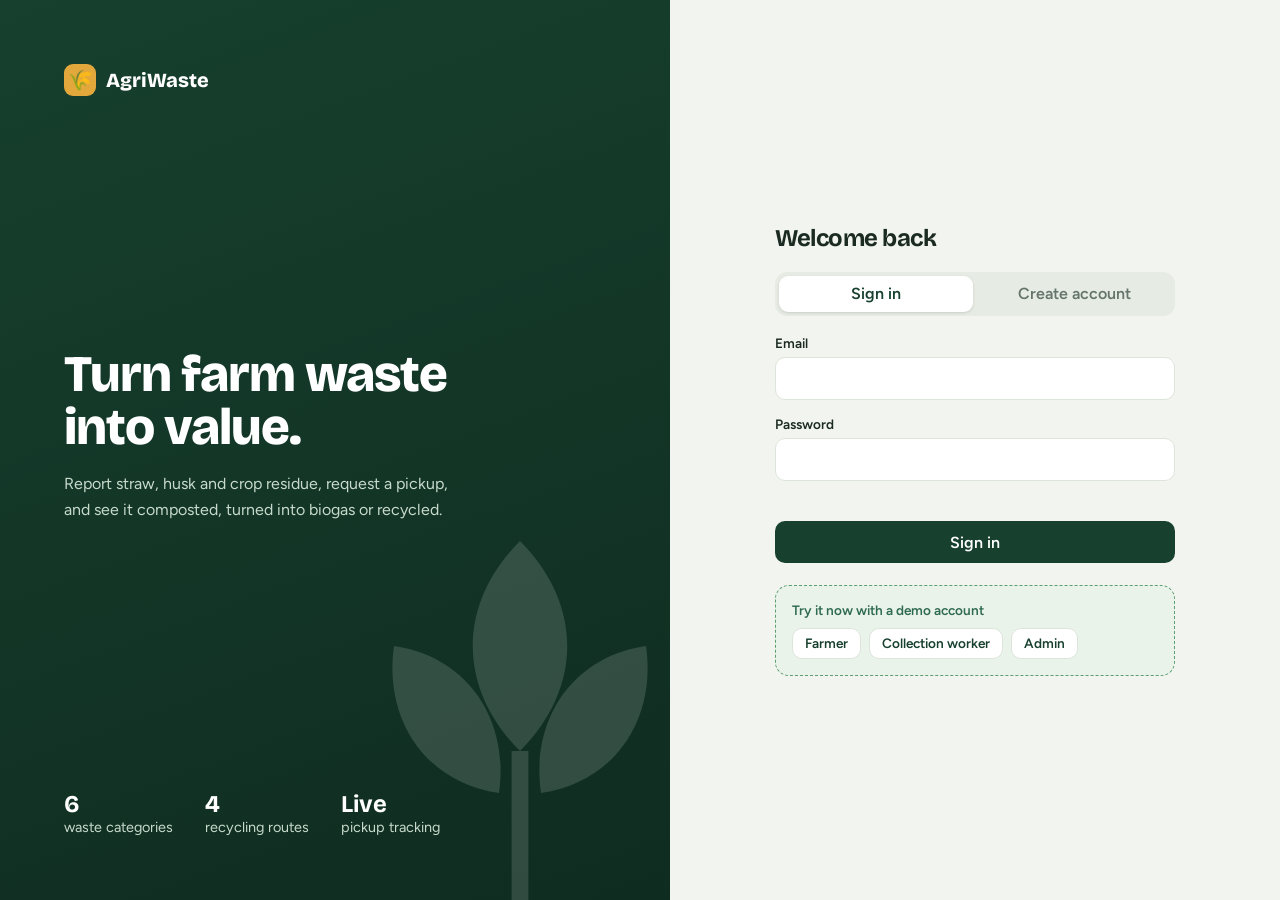
==== public/index.html @ 788e0e00 "Rename index.html to public/index.html" ====
<!DOCTYPE html>
<html lang="en"><head>
<meta charset="utf-8"><meta name="viewport" content="width=device-width,initial-scale=1">
<title>AgriWaste · Smart Agriculture Waste Management</title>
<link rel="preconnect" href="https://fonts.googleapis.com">
<link href="https://fonts.googleapis.com/css2?family=Bricolage+Grotesque:opsz,wght@12..96,600;12..96,800&family=Figtree:wght@400;500;600&display=swap" rel="stylesheet">
<style>
:root{--forest:#17402E;--moss:#2F6B4F;--leaf:#5E9E6E;--wheat:#E3A83B;--paper:#F2F5EF;--card:#fff;--ink:#1B2A22;--mute:#66756C;--line:#DDE5DB;--bad:#B3402F;
--r:14px;font-family:Figtree,system-ui,sans-serif;color:var(--ink)}
*{box-sizing:border-box}body{margin:0;background:var(--paper);min-height:100vh}
h1,h2,h3{font-family:'Bricolage Grotesque',sans-serif;margin:0;letter-spacing:-.02em}
button,input,select,textarea{font:inherit}
:focus-visible{outline:3px solid var(--wheat);outline-offset:2px}
.btn{border:0;border-radius:10px;padding:.7rem 1.1rem;font-weight:600;cursor:pointer;background:var(--forest);color:#fff;transition:background .15s}
.btn:hover{background:var(--moss)}.btn.alt{background:#fff;color:var(--forest);border:1px solid var(--line)}.btn.alt:hover{background:var(--paper)}
.btn.sm{padding:.4rem .75rem;font-size:.85rem}.btn.wheat{background:var(--wheat);color:#2a1d00}
label{display:block;font-size:.85rem;font-weight:600;margin:0 0 .35rem}
input,select,textarea{width:100%;padding:.7rem .85rem;border:1px solid var(--line);border-radius:10px;background:#fff}
.field{margin-bottom:1rem}.row{display:grid;grid-template-columns:1fr 1fr;gap:1rem}
.hide{display:none!important}
/* auth */
#auth{display:grid;grid-template-columns:1.1fr 1fr;min-height:100vh}
.hero{background:linear-gradient(160deg,var(--forest),#0F2C20);color:#fff;padding:4rem;display:flex;flex-direction:column;justify-content:space-between;position:relative;overflow:hidden}
.hero svg{position:absolute;right:-60px;bottom:-40px;width:420px;opacity:.14}
.hero h1{font-size:clamp(2.2rem,4vw,3.4rem);line-height:1.05;max-width:12ch;font-weight:800}
.hero p{max-width:40ch;color:#C7DACB;line-height:1.6}
.logo{display:flex;gap:.6rem;align-items:center;font-family:'Bricolage Grotesque';font-weight:800;font-size:1.25rem}
.logo i{width:32px;height:32px;border-radius:9px;background:var(--wheat);display:grid;place-items:center;font-style:normal}
.stats-strip{display:flex;gap:2rem;font-size:.9rem;color:#C7DACB}.stats-strip b{display:block;color:#fff;font-size:1.5rem;font-family:'Bricolage Grotesque'}
.formwrap{display:grid;place-items:center;padding:2rem}.formbox{width:100%;max-width:400px}
.tabs{display:flex;gap:.25rem;background:#E6ECE3;padding:.25rem;border-radius:12px;margin:1.2rem 0}
.tabs button{flex:1;border:0;background:none;padding:.55rem;border-radius:9px;font-weight:600;cursor:pointer;color:var(--mute)}.tabs .on{background:#fff;color:var(--forest);box-shadow:0 1px 3px #0002}
.demo{margin-top:1.4rem;padding:1rem;border:1px dashed var(--leaf);border-radius:var(--r);background:#EAF3EA}
.demo p{margin:0 0 .6rem;font-size:.85rem;color:var(--moss);font-weight:600}.demo div{display:flex;gap:.5rem;flex-wrap:wrap}
.err{color:var(--bad);font-size:.88rem;min-height:1.2rem;margin:.3rem 0}
/* app */
#app{display:grid;grid-template-columns:250px 1fr;min-height:100vh}
aside{background:var(--forest);color:#fff;padding:1.4rem 1rem;display:flex;flex-direction:column;gap:.25rem;position:sticky;top:0;height:100vh}
aside .logo{padding:0 .5rem 1.5rem}
.nav{display:flex;gap:.7rem;align-items:center;padding:.7rem .8rem;border-radius:10px;color:#C7DACB;background:none;border:0;text-align:left;cursor:pointer;font-weight:500}
.nav:hover{background:#ffffff14}.nav.on{background:#fff;color:var(--forest);font-weight:600}
.me{margin-top:auto;padding:.8rem;border-top:1px solid #ffffff22;font-size:.85rem}.me small{color:#9DB8A5;display:block}
main{padding:2rem 2.4rem;max-width:1200px;width:100%}
.top{display:flex;justify-content:space-between;align-items:center;margin-bottom:1.6rem;gap:1rem}
.top h2{font-size:1.8rem}.top p{margin:.2rem 0 0;color:var(--mute)}
.bell{position:relative}.bell b{position:absolute;top:-6px;right:-6px;background:var(--bad);color:#fff;font-size:.7rem;border-radius:99px;padding:1px 6px}
.card{background:var(--card);border:1px solid var(--line);border-radius:var(--r);padding:1.4rem}
.grid4{display:grid;grid-template-columns:repeat(4,1fr);gap:1rem;margin-bottom:1.2rem}
.stat span{color:var(--mute);font-size:.85rem}.stat strong{display:block;font-family:'Bricolage Grotesque';font-size:2rem;margin:.3rem 0 0}
.stat.lead{background:var(--forest);color:#fff;border:0}.stat.lead span{color:#B6D0BC}
.two{display:grid;grid-template-columns:1.2fr 1fr;gap:1.2rem}
.bar{display:grid;grid-template-columns:130px 1fr 70px;gap:.7rem;align-items:center;margin:.7rem 0;font-size:.9rem}
.bar i{display:block;height:12px;border-radius:99px;background:linear-gradient(90deg,var(--moss),var(--leaf))}.bar div{background:#EEF2EC;border-radius:99px}
table{width:100%;border-collapse:collapse;font-size:.92rem}th{text-align:left;color:var(--mute);font-weight:500;padding:.6rem;border-bottom:1px solid var(--line)}td{padding:.8rem .6rem;border-bottom:1px solid var(--line);vertical-align:middle}
.pill{padding:.2rem .65rem;border-radius:99px;font-size:.78rem;font-weight:600;white-space:nowrap}
.pending{background:#FCEFD2;color:#8A5E00}.accepted{background:#DDEBF7;color:#1F5C8F}.scheduled{background:#E7E0F6;color:#5B3FA0}.collected{background:#D9F0DF;color:#1F6B3A}.recycled{background:var(--forest);color:#fff}
.tip{background:#FFF6E0;border-left:4px solid var(--wheat);padding:.9rem 1rem;border-radius:8px;margin:.5rem 0 1rem;font-size:.92rem}
.guide{display:grid;grid-template-columns:repeat(auto-fill,minmax(250px,1fr));gap:1rem}.guide h3{font-size:1.1rem}.guide em{color:var(--moss);font-style:normal;font-weight:600;font-size:.85rem}
.empty{text-align:center;color:var(--mute);padding:2.5rem 1rem}
#notes{position:absolute;right:2.4rem;top:5rem;width:330px;z-index:5;box-shadow:0 12px 40px #0002}
#notes p{margin:0;padding:.65rem 0;border-bottom:1px solid var(--line);font-size:.9rem}
#toast{position:fixed;bottom:1.5rem;left:50%;transform:translateX(-50%);background:var(--ink);color:#fff;padding:.8rem 1.3rem;border-radius:10px;opacity:0;pointer-events:none;transition:.25s}#toast.show{opacity:1}
@media(max-width:900px){#auth{grid-template-columns:1fr}.hero{display:none}#app{grid-template-columns:1fr}aside{position:static;height:auto;flex-direction:row;overflow-x:auto;padding:.6rem}aside .logo,.me{display:none}.nav{white-space:nowrap}main{padding:1.2rem}.grid4{grid-template-columns:1fr 1fr}.two,.row{grid-template-columns:1fr}.bar{grid-template-columns:90px 1fr 60px}.table{overflow-x:auto}#notes{right:1rem;left:1rem;width:auto}}
@media(prefers-reduced-motion:reduce){*{transition:none!important}}
</style></head><body>

<section id="auth">
  <div class="hero">
    <div class="logo"><i>🌾</i>AgriWaste</div>
    <div><h1>Turn farm waste into value.</h1><p>Report straw, husk and crop residue, request a pickup, and see it composted, turned into biogas or recycled.</p></div>
    <div class="stats-strip"><div><b>6</b>waste categories</div><div><b>4</b>recycling routes</div><div><b>Live</b>pickup tracking</div></div>
    <svg viewBox="0 0 200 200" fill="#fff"><path d="M100 10c30 30 30 70 0 100-30-30-30-70 0-100zM40 60c35 5 55 35 50 70-35-5-55-35-50-70zM160 60c-35 5-55 35-50 70 35-5 55-35 50-70zM96 110h8v90h-8z"/></svg>
  </div>
  <div class="formwrap"><div class="formbox">
    <h2>Welcome back</h2><div class="tabs"><button id="tLogin" class="on">Sign in</button><button id="tReg">Create account</button></div>
    <form id="authForm">
      <div id="regOnly" class="hide"><div class="field"><label for="name">Full name</label><input id="name"></div>
      <div class="row"><div class="field"><label for="phone">Phone</label><input id="phone"></div><div class="field"><label for="role">I am a</label><select id="role"><option value="farmer">Farmer</option><option value="worker">Collection worker</option></select></div></div></div>
      <div class="field"><label for="email">Email</label><input id="email" type="email" required></div>
      <div class="field"><label for="password">Password</label><input id="password" type="password" required minlength="6"></div>
      <div class="err" id="err" role="alert"></div>
      <button class="btn" style="width:100%" id="authBtn">Sign in</button>
    </form>
    <div class="demo"><p>Try it now with a demo account</p><div>
      <button class="btn alt sm" data-demo="farmer@demo.com">Farmer</button><button class="btn alt sm" data-demo="worker@demo.com">Collection worker</button><button class="btn alt sm" data-demo="admin@demo.com">Admin</button></div></div>
  </div></div>
</section>

<div id="app" class="hide">
  <aside><div class="logo"><i>🌾</i>AgriWaste</div><nav id="nav" style="display:contents"></nav>
    <div class="me"><b id="meName"></b><small id="meRole"></small><button class="btn alt sm" id="logout" style="margin-top:.6rem">Sign out</button></div></aside>
  <main><div class="top"><div><h2 id="title"></h2><p id="sub"></p></div><button class="btn alt bell" id="bell">🔔 Notifications<b id="badge" class="hide"></b></button></div>
    <div id="notes" class="card hide"></div><div id="view"></div></main>
</div>
<div id="toast" role="status"></div>

<script>
const $=s=>document.querySelector(s),api=async(p,m='GET',b)=>{const r=await fetch('/api'+p,{method:m,headers:{'Content-Type':'application/json',Authorization:'Bearer '+(localStorage.tok||'')},body:b?JSON.stringify(b):undefined});const d=await r.json().catch(()=>({}));if(r.status===401&&localStorage.tok)out();if(!r.ok)throw new Error(d.error||'Something went wrong');return d};
let me=null,cats=[],page='dashboard',mode='login';
const toast=t=>{const e=$('#toast');e.textContent=t;e.className='show';setTimeout(()=>e.className='',2600)};
const kg=n=>Number(n||0).toLocaleString()+' kg',pill=s=>`<span class="pill ${s}">${s[0].toUpperCase()+s.slice(1)}</span>`;
const menus={farmer:[['dashboard','📊','Dashboard'],['new','➕','Request pickup'],['requests','📦','My requests'],['guide','♻️','Recycling guide']],
 worker:[['dashboard','📊','Dashboard'],['requests','🚚','Collections'],['reports','📈','Reports'],['guide','♻️','Recycling guide']],
 admin:[['dashboard','📊','Dashboard'],['requests','📦','All requests'],['users','👥','Users'],['reports','📈','Reports'],['guide','♻️','Recycling guide']]};
const titles={dashboard:['Dashboard','Your waste at a glance'],new:['Request a pickup','Tell us what you have and where to find it'],requests:['Requests','Track every collection'],guide:['Recycling guide','What happens to each type of waste'],reports:['Reports & analytics','How collection and recycling are going'],users:['Users','Manage accounts']};

$('#tLogin').onclick=()=>setMode('login');$('#tReg').onclick=()=>setMode('reg');
function setMode(m){mode=m;$('#regOnly').classList.toggle('hide',m==='login');$('#tLogin').className=m==='login'?'on':'';$('#tReg').className=m==='reg'?'on':'';$('#authBtn').textContent=m==='login'?'Sign in':'Create account';$('#err').textContent=''}
$('#authForm').onsubmit=async e=>{e.preventDefault();try{
 if(mode==='reg'){await api('/register','POST',{name:name.value,phone:phone.value,role:role.value,email:email.value,password:password.value});toast('Account created. Signing you in…')}
 await signin(email.value,password.value)}catch(x){$('#err').textContent=x.message}};
document.querySelectorAll('[data-demo]').forEach(b=>b.onclick=()=>signin(b.dataset.demo,'demo123').catch(x=>$('#err').textContent=x.message));
async function signin(e,p){const d=await api('/login','POST',{email:e,password:p});localStorage.tok=d.token;localStorage.me=JSON.stringify(d.user);me=d.user;start()}
function out(){localStorage.removeItem('tok');location.reload()}$('#logout').onclick=out;
async function start(){$('#auth').classList.add('hide');$('#app').classList.remove('hide');$('#meName').textContent=me.name;$('#meRole').textContent=me.role;
 cats=await api('/categories');$('#nav').innerHTML=menus[me.role].map(([k,i,t])=>`<button class="nav" data-p="${k}">${i} ${t}</button>`).join('');
 document.querySelectorAll('.nav').forEach(b=>b.onclick=()=>go(b.dataset.p));go('dashboard');pollNotes();setInterval(pollNotes,30000)}
async function go(p){page=p;document.querySelectorAll('.nav').forEach(b=>b.classList.toggle('on',b.dataset.p===p));$('#title').textContent=titles[p][0];$('#sub').textContent=titles[p][1];$('#notes').classList.add('hide');
 $('#view').innerHTML='<p class="empty">Loading…</p>';try{await views[p]()}catch(x){$('#view').innerHTML=`<p class="empty">${x.message}</p>`}}
async function pollNotes(){try{const n=await api('/notifications');window._n=n;const u=n.filter(x=>!x.is_read).length;$('#badge').textContent=u;$('#badge').classList.toggle('hide',!u)}catch{}}
$('#bell').onclick=async()=>{const b=$('#notes');b.classList.toggle('hide');if(b.classList.contains('hide'))return;
 b.innerHTML='<h3 style="margin-bottom:.5rem">Notifications</h3>'+((window._n||[]).map(n=>`<p>${n.is_read?'':'🟢 '}${n.message}</p>`).join('')||'<p class="empty">Nothing new yet.</p>');await api('/notifications/read','POST');$('#badge').classList.add('hide')};

const views={
async dashboard(){const[s,r]=await Promise.all([api('/dashboard'),api('/requests')]);const by={};r.forEach(x=>by[x.category]=(by[x.category]||0)+x.quantity_kg);const mx=Math.max(1,...Object.values(by));
 $('#view').innerHTML=`<div class="grid4"><div class="card stat lead"><span>Total waste reported</span><strong>${kg(s.reported)}</strong></div><div class="card stat"><span>Collected</span><strong>${kg(s.collected)}</strong></div><div class="card stat"><span>Recycled</span><strong>${kg(s.recycled)}</strong></div><div class="card stat"><span>Pending requests</span><strong>${s.pending}</strong></div></div>
 <div class="two"><div class="card"><h3>Waste by type</h3>${Object.entries(by).map(([k,v])=>`<div class="bar"><span>${k}</span><div><i style="width:${v/mx*100}%"></i></div><b>${kg(v)}</b></div>`).join('')||'<p class="empty">No waste reported yet.</p>'}</div>
 <div class="card"><h3 style="margin-bottom:.6rem">Latest activity</h3>${r.slice(0,5).map(x=>`<p style="display:flex;justify-content:space-between;margin:.6rem 0"><span>#${x.id} ${x.category}</span>${pill(x.status)}</p>`).join('')||'<p class="empty">No requests yet.</p>'}</div></div>`},
async new(){$('#view').innerHTML=`<form class="card" id="rf" style="max-width:640px"><div class="row"><div class="field"><label for="cat">Waste type</label><select id="cat">${cats.map(c=>`<option value="${c.id}">${c.name}</option>`).join('')}</select></div>
 <div class="field"><label for="qty">Quantity (kg)</label><input id="qty" type="number" min="1" step="any" required placeholder="e.g. 500"></div></div><div class="tip" id="tip"></div>
 <div class="field"><label for="addr">Pickup location</label><input id="addr" required placeholder="Village, road or landmark"></div>
 <button type="button" class="btn alt sm" id="gps">📍 Use my current location</button> <small id="gpsOut" style="color:var(--mute)"></small>
 <div class="field" style="margin-top:1rem"><label for="notes2">Notes (optional)</label><textarea id="notes2" rows="2" placeholder="Access instructions, best time…"></textarea></div>
 <div class="err" id="rerr"></div><button class="btn">Submit request</button></form>`;
 let pos={};const tip=()=>{const c=cats.find(c=>c.id==cat.value);$('#tip').innerHTML=`<b>Best use: ${c.recycling_method}.</b> ${c.recycling_tip}`};cat.onchange=tip;tip();
 gps.onclick=()=>navigator.geolocation?navigator.geolocation.getCurrentPosition(p=>{pos={latitude:p.coords.latitude,longitude:p.coords.longitude};gpsOut.textContent=`Saved ${pos.latitude.toFixed(4)}, ${pos.longitude.toFixed(4)}`;if(!addr.value)addr.value='GPS location'},()=>gpsOut.textContent='Location blocked. Type the address instead.'):0;
 rf.onsubmit=async e=>{e.preventDefault();try{await api('/requests','POST',{category_id:cat.value,quantity_kg:qty.value,address:addr.value,notes:notes2.value,...pos});toast('Request submitted');pollNotes();go('requests')}catch(x){rerr.textContent=x.message}}},
async requests(){const r=await api('/requests'),w=me.role!=='farmer';
 const act=x=>{if(w){const n={pending:['accepted','Accept'],accepted:['scheduled','Schedule'],scheduled:['collected','Mark collected'],collected:['recycled','Mark recycled']}[x.status];return n?`<button class="btn sm" onclick="setSt(${x.id},'${n[0]}')">${n[1]}</button>`:'—'}
  return ['collected','recycled'].includes(x.status)?(x.rating?`${'★'.repeat(x.rating)}`:`<button class="btn alt sm" onclick="rate(${x.id})">Rate service</button>`):'—'};
 $('#view').innerHTML=`<div class="card table" style="overflow-x:auto">${r.length?`<table><tr><th>#</th>${w?'<th>Farmer</th>':''}<th>Waste</th><th>Quantity</th><th>Location</th><th>Status</th><th>${w?'Action':'Feedback'}</th></tr>${r.map(x=>`<tr><td>${x.id}</td>${w?`<td>${x.farmer}</td>`:''}<td>${x.category}</td><td>${kg(x.quantity_kg)}</td><td>${x.latitude?`<a href="https://maps.google.com/?q=${x.latitude},${x.longitude}" target="_blank" rel="noopener">📍 ${x.address}</a>`:x.address}</td><td>${pill(x.status)}${x.scheduled_date?`<br><small>${x.scheduled_date}</small>`:''}</td><td>${act(x)}</td></tr>`).join('')}</table>`:'<p class="empty">No requests yet. Submit your first pickup request.</p>'}</div>`},
guide(){$('#view').innerHTML=`<div class="guide">${cats.map(c=>`<div class="card"><h3>${c.name}</h3><em>${c.recycling_method}</em><p style="color:var(--mute);line-height:1.5">${c.recycling_tip}</p></div>`).join('')}</div>`},
async reports(){const d=await api('/reports'),mx=Math.max(1,...d.by_category.map(x=>x.kg));
 $('#view').innerHTML=`<div class="two"><div class="card"><h3>Volume by waste type</h3>${d.by_category.map(x=>`<div class="bar"><span>${x.name}</span><div><i style="width:${x.kg/mx*100}%"></i></div><b>${kg(x.kg)}</b></div>`).join('')}</div>
 <div><div class="card" style="margin-bottom:1rem"><h3>Requests by status</h3><p style="display:flex;gap:.5rem;flex-wrap:wrap">${d.by_status.map(s=>`${pill(s.status)} <b>${s.n}</b>`).join(' &nbsp; ')}</p></div><div class="card stat"><span>Average service rating (${d.rating.n} reviews)</span><strong>${d.rating.avg??'—'} ★</strong></div></div></div>`},
async users(){const u=await api('/admin/users');$('#view').innerHTML=`<div class="card" style="overflow-x:auto"><table><tr><th>Name</th><th>Email</th><th>Role</th><th></th></tr>${u.map(x=>`<tr><td>${x.name}</td><td>${x.email}</td><td>${x.role}</td><td>${x.id===me.id?'':`<button class="btn alt sm" onclick="delU(${x.id})">Remove</button>`}</td></tr>`).join('')}</table></div>`}};
async function setSt(id,status){let scheduled_date;if(status==='scheduled'){scheduled_date=prompt('Pickup date (YYYY-MM-DD)',new Date(Date.now()+864e5).toISOString().slice(0,10));if(!scheduled_date)return}
 try{await api(`/requests/${id}/status`,'PUT',{status,scheduled_date});toast('Status updated · farmer notified');go('requests')}catch(x){toast(x.message)}}
async function rate(id){const r=+prompt('Rate this collection from 1 (poor) to 5 (excellent)');if(!r)return;const comment=prompt('Any comments? (optional)');try{await api('/feedback','POST',{request_id:id,rating:r,comment});toast('Thanks for your feedback');go('requests')}catch(x){toast(x.message)}}
async function delU(id){if(confirm('Remove this user and their requests?')){await api('/admin/users/'+id,'DELETE');go('users')}}
try{me=JSON.parse(localStorage.me||'null')}catch{}
if(localStorage.tok&&me)start();
</script></body></html>
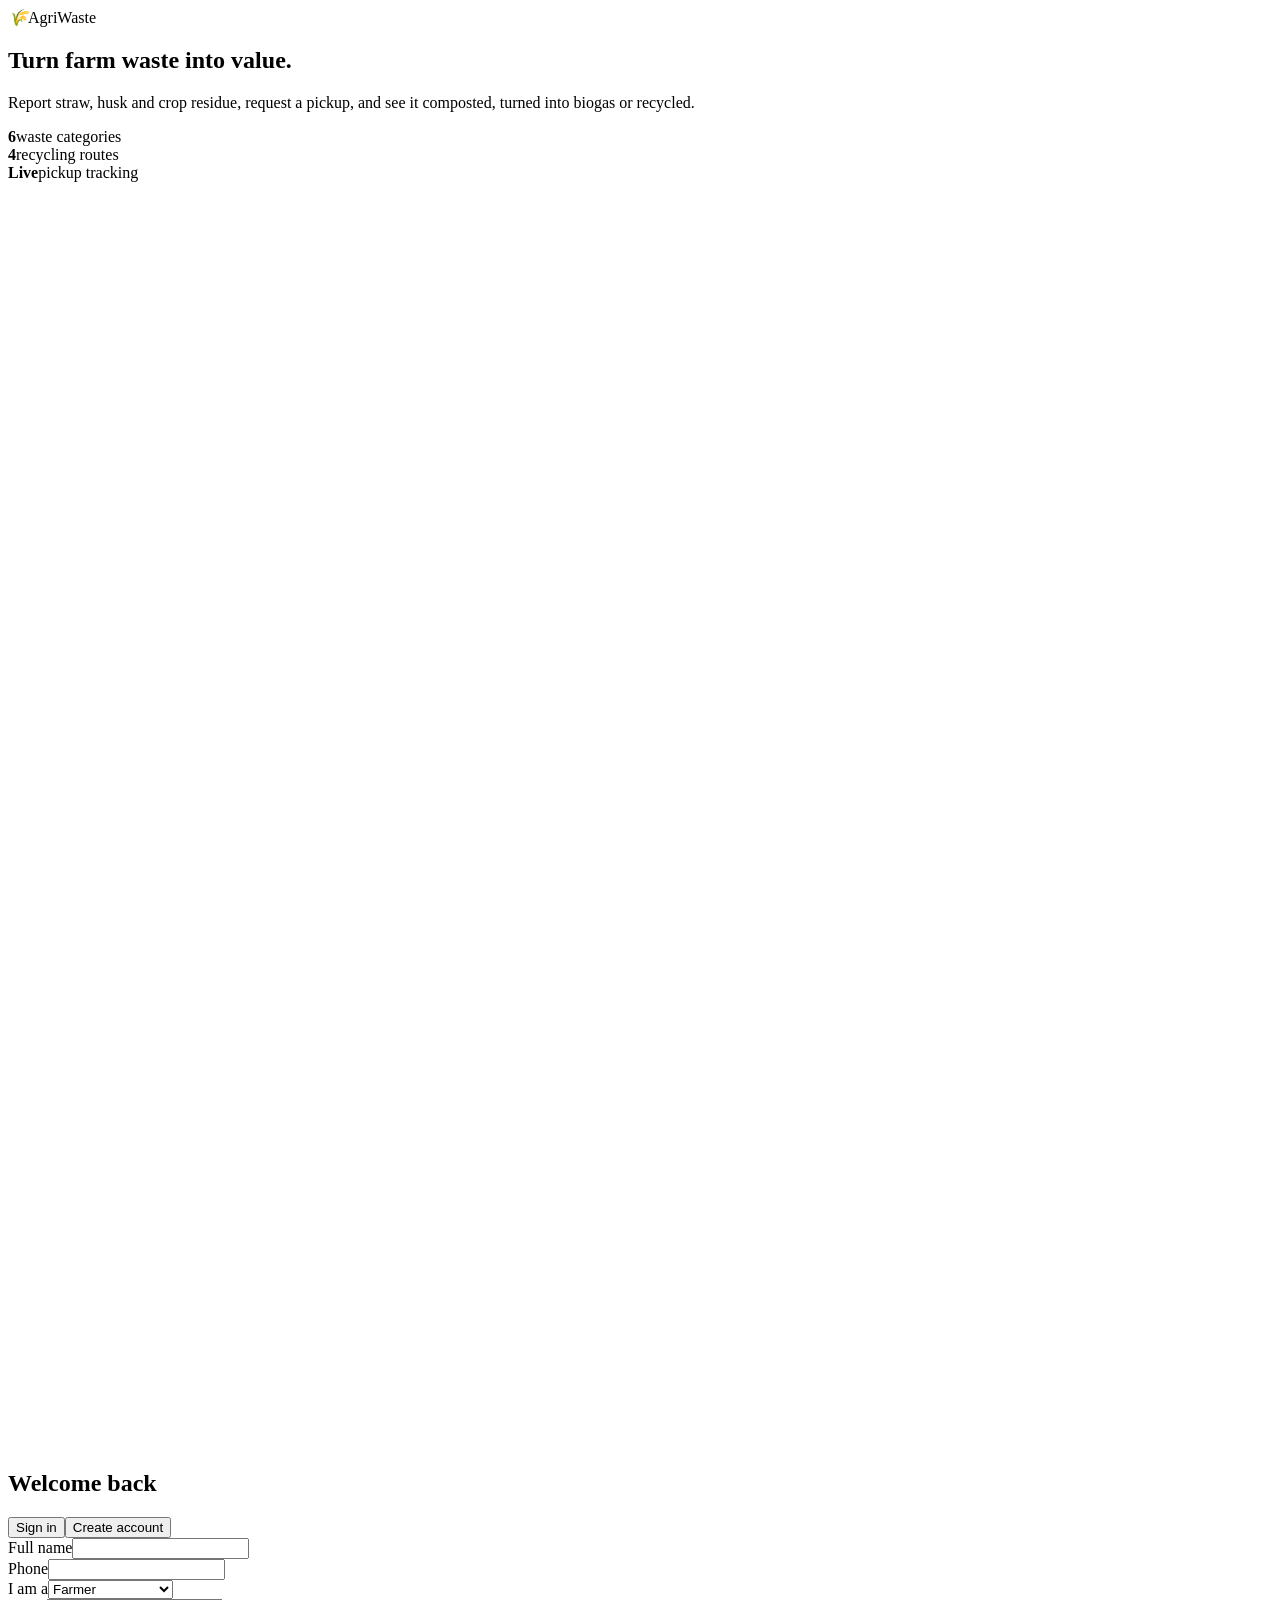
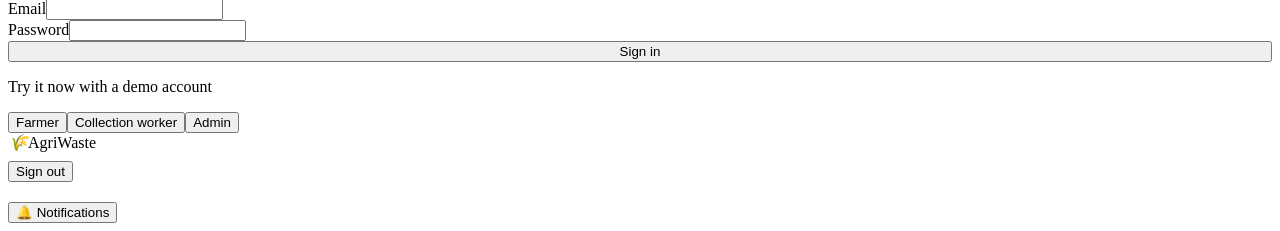
==== commit 24bf56d5: "Rename index.html to public/index.html" ====
--- a/public/index.html
+++ b/public/index.html
@@ -4,65 +4,7 @@
 <title>AgriWaste · Smart Agriculture Waste Management</title>
 <link rel="preconnect" href="https://fonts.googleapis.com">
 <link href="https://fonts.googleapis.com/css2?family=Bricolage+Grotesque:opsz,wght@12..96,600;12..96,800&family=Figtree:wght@400;500;600&display=swap" rel="stylesheet">
-<style>
-:root{--forest:#17402E;--moss:#2F6B4F;--leaf:#5E9E6E;--wheat:#E3A83B;--paper:#F2F5EF;--card:#fff;--ink:#1B2A22;--mute:#66756C;--line:#DDE5DB;--bad:#B3402F;
---r:14px;font-family:Figtree,system-ui,sans-serif;color:var(--ink)}
-*{box-sizing:border-box}body{margin:0;background:var(--paper);min-height:100vh}
-h1,h2,h3{font-family:'Bricolage Grotesque',sans-serif;margin:0;letter-spacing:-.02em}
-button,input,select,textarea{font:inherit}
-:focus-visible{outline:3px solid var(--wheat);outline-offset:2px}
-.btn{border:0;border-radius:10px;padding:.7rem 1.1rem;font-weight:600;cursor:pointer;background:var(--forest);color:#fff;transition:background .15s}
-.btn:hover{background:var(--moss)}.btn.alt{background:#fff;color:var(--forest);border:1px solid var(--line)}.btn.alt:hover{background:var(--paper)}
-.btn.sm{padding:.4rem .75rem;font-size:.85rem}.btn.wheat{background:var(--wheat);color:#2a1d00}
-label{display:block;font-size:.85rem;font-weight:600;margin:0 0 .35rem}
-input,select,textarea{width:100%;padding:.7rem .85rem;border:1px solid var(--line);border-radius:10px;background:#fff}
-.field{margin-bottom:1rem}.row{display:grid;grid-template-columns:1fr 1fr;gap:1rem}
-.hide{display:none!important}
-/* auth */
-#auth{display:grid;grid-template-columns:1.1fr 1fr;min-height:100vh}
-.hero{background:linear-gradient(160deg,var(--forest),#0F2C20);color:#fff;padding:4rem;display:flex;flex-direction:column;justify-content:space-between;position:relative;overflow:hidden}
-.hero svg{position:absolute;right:-60px;bottom:-40px;width:420px;opacity:.14}
-.hero h1{font-size:clamp(2.2rem,4vw,3.4rem);line-height:1.05;max-width:12ch;font-weight:800}
-.hero p{max-width:40ch;color:#C7DACB;line-height:1.6}
-.logo{display:flex;gap:.6rem;align-items:center;font-family:'Bricolage Grotesque';font-weight:800;font-size:1.25rem}
-.logo i{width:32px;height:32px;border-radius:9px;background:var(--wheat);display:grid;place-items:center;font-style:normal}
-.stats-strip{display:flex;gap:2rem;font-size:.9rem;color:#C7DACB}.stats-strip b{display:block;color:#fff;font-size:1.5rem;font-family:'Bricolage Grotesque'}
-.formwrap{display:grid;place-items:center;padding:2rem}.formbox{width:100%;max-width:400px}
-.tabs{display:flex;gap:.25rem;background:#E6ECE3;padding:.25rem;border-radius:12px;margin:1.2rem 0}
-.tabs button{flex:1;border:0;background:none;padding:.55rem;border-radius:9px;font-weight:600;cursor:pointer;color:var(--mute)}.tabs .on{background:#fff;color:var(--forest);box-shadow:0 1px 3px #0002}
-.demo{margin-top:1.4rem;padding:1rem;border:1px dashed var(--leaf);border-radius:var(--r);background:#EAF3EA}
-.demo p{margin:0 0 .6rem;font-size:.85rem;color:var(--moss);font-weight:600}.demo div{display:flex;gap:.5rem;flex-wrap:wrap}
-.err{color:var(--bad);font-size:.88rem;min-height:1.2rem;margin:.3rem 0}
-/* app */
-#app{display:grid;grid-template-columns:250px 1fr;min-height:100vh}
-aside{background:var(--forest);color:#fff;padding:1.4rem 1rem;display:flex;flex-direction:column;gap:.25rem;position:sticky;top:0;height:100vh}
-aside .logo{padding:0 .5rem 1.5rem}
-.nav{display:flex;gap:.7rem;align-items:center;padding:.7rem .8rem;border-radius:10px;color:#C7DACB;background:none;border:0;text-align:left;cursor:pointer;font-weight:500}
-.nav:hover{background:#ffffff14}.nav.on{background:#fff;color:var(--forest);font-weight:600}
-.me{margin-top:auto;padding:.8rem;border-top:1px solid #ffffff22;font-size:.85rem}.me small{color:#9DB8A5;display:block}
-main{padding:2rem 2.4rem;max-width:1200px;width:100%}
-.top{display:flex;justify-content:space-between;align-items:center;margin-bottom:1.6rem;gap:1rem}
-.top h2{font-size:1.8rem}.top p{margin:.2rem 0 0;color:var(--mute)}
-.bell{position:relative}.bell b{position:absolute;top:-6px;right:-6px;background:var(--bad);color:#fff;font-size:.7rem;border-radius:99px;padding:1px 6px}
-.card{background:var(--card);border:1px solid var(--line);border-radius:var(--r);padding:1.4rem}
-.grid4{display:grid;grid-template-columns:repeat(4,1fr);gap:1rem;margin-bottom:1.2rem}
-.stat span{color:var(--mute);font-size:.85rem}.stat strong{display:block;font-family:'Bricolage Grotesque';font-size:2rem;margin:.3rem 0 0}
-.stat.lead{background:var(--forest);color:#fff;border:0}.stat.lead span{color:#B6D0BC}
-.two{display:grid;grid-template-columns:1.2fr 1fr;gap:1.2rem}
-.bar{display:grid;grid-template-columns:130px 1fr 70px;gap:.7rem;align-items:center;margin:.7rem 0;font-size:.9rem}
-.bar i{display:block;height:12px;border-radius:99px;background:linear-gradient(90deg,var(--moss),var(--leaf))}.bar div{background:#EEF2EC;border-radius:99px}
-table{width:100%;border-collapse:collapse;font-size:.92rem}th{text-align:left;color:var(--mute);font-weight:500;padding:.6rem;border-bottom:1px solid var(--line)}td{padding:.8rem .6rem;border-bottom:1px solid var(--line);vertical-align:middle}
-.pill{padding:.2rem .65rem;border-radius:99px;font-size:.78rem;font-weight:600;white-space:nowrap}
-.pending{background:#FCEFD2;color:#8A5E00}.accepted{background:#DDEBF7;color:#1F5C8F}.scheduled{background:#E7E0F6;color:#5B3FA0}.collected{background:#D9F0DF;color:#1F6B3A}.recycled{background:var(--forest);color:#fff}
-.tip{background:#FFF6E0;border-left:4px solid var(--wheat);padding:.9rem 1rem;border-radius:8px;margin:.5rem 0 1rem;font-size:.92rem}
-.guide{display:grid;grid-template-columns:repeat(auto-fill,minmax(250px,1fr));gap:1rem}.guide h3{font-size:1.1rem}.guide em{color:var(--moss);font-style:normal;font-weight:600;font-size:.85rem}
-.empty{text-align:center;color:var(--mute);padding:2.5rem 1rem}
-#notes{position:absolute;right:2.4rem;top:5rem;width:330px;z-index:5;box-shadow:0 12px 40px #0002}
-#notes p{margin:0;padding:.65rem 0;border-bottom:1px solid var(--line);font-size:.9rem}
-#toast{position:fixed;bottom:1.5rem;left:50%;transform:translateX(-50%);background:var(--ink);color:#fff;padding:.8rem 1.3rem;border-radius:10px;opacity:0;pointer-events:none;transition:.25s}#toast.show{opacity:1}
-@media(max-width:900px){#auth{grid-template-columns:1fr}.hero{display:none}#app{grid-template-columns:1fr}aside{position:static;height:auto;flex-direction:row;overflow-x:auto;padding:.6rem}aside .logo,.me{display:none}.nav{white-space:nowrap}main{padding:1.2rem}.grid4{grid-template-columns:1fr 1fr}.two,.row{grid-template-columns:1fr}.bar{grid-template-columns:90px 1fr 60px}.table{overflow-x:auto}#notes{right:1rem;left:1rem;width:auto}}
-@media(prefers-reduced-motion:reduce){*{transition:none!important}}
-</style></head><body>
+<link rel="stylesheet" href="css/style.css"></head><body>
 
 <section id="auth">
   <div class="hero">
@@ -92,62 +34,7 @@
   <main><div class="top"><div><h2 id="title"></h2><p id="sub"></p></div><button class="btn alt bell" id="bell">🔔 Notifications<b id="badge" class="hide"></b></button></div>
     <div id="notes" class="card hide"></div><div id="view"></div></main>
 </div>
+<dialog id="dlg"></dialog>
 <div id="toast" role="status"></div>
 
-<script>
-const $=s=>document.querySelector(s),api=async(p,m='GET',b)=>{const r=await fetch('/api'+p,{method:m,headers:{'Content-Type':'application/json',Authorization:'Bearer '+(localStorage.tok||'')},body:b?JSON.stringify(b):undefined});const d=await r.json().catch(()=>({}));if(r.status===401&&localStorage.tok)out();if(!r.ok)throw new Error(d.error||'Something went wrong');return d};
-let me=null,cats=[],page='dashboard',mode='login';
-const toast=t=>{const e=$('#toast');e.textContent=t;e.className='show';setTimeout(()=>e.className='',2600)};
-const kg=n=>Number(n||0).toLocaleString()+' kg',pill=s=>`<span class="pill ${s}">${s[0].toUpperCase()+s.slice(1)}</span>`;
-const menus={farmer:[['dashboard','📊','Dashboard'],['new','➕','Request pickup'],['requests','📦','My requests'],['guide','♻️','Recycling guide']],
- worker:[['dashboard','📊','Dashboard'],['requests','🚚','Collections'],['reports','📈','Reports'],['guide','♻️','Recycling guide']],
- admin:[['dashboard','📊','Dashboard'],['requests','📦','All requests'],['users','👥','Users'],['reports','📈','Reports'],['guide','♻️','Recycling guide']]};
-const titles={dashboard:['Dashboard','Your waste at a glance'],new:['Request a pickup','Tell us what you have and where to find it'],requests:['Requests','Track every collection'],guide:['Recycling guide','What happens to each type of waste'],reports:['Reports & analytics','How collection and recycling are going'],users:['Users','Manage accounts']};
-
-$('#tLogin').onclick=()=>setMode('login');$('#tReg').onclick=()=>setMode('reg');
-function setMode(m){mode=m;$('#regOnly').classList.toggle('hide',m==='login');$('#tLogin').className=m==='login'?'on':'';$('#tReg').className=m==='reg'?'on':'';$('#authBtn').textContent=m==='login'?'Sign in':'Create account';$('#err').textContent=''}
-$('#authForm').onsubmit=async e=>{e.preventDefault();try{
- if(mode==='reg'){await api('/register','POST',{name:name.value,phone:phone.value,role:role.value,email:email.value,password:password.value});toast('Account created. Signing you in…')}
- await signin(email.value,password.value)}catch(x){$('#err').textContent=x.message}};
-document.querySelectorAll('[data-demo]').forEach(b=>b.onclick=()=>signin(b.dataset.demo,'demo123').catch(x=>$('#err').textContent=x.message));
-async function signin(e,p){const d=await api('/login','POST',{email:e,password:p});localStorage.tok=d.token;localStorage.me=JSON.stringify(d.user);me=d.user;start()}
-function out(){localStorage.removeItem('tok');location.reload()}$('#logout').onclick=out;
-async function start(){$('#auth').classList.add('hide');$('#app').classList.remove('hide');$('#meName').textContent=me.name;$('#meRole').textContent=me.role;
- cats=await api('/categories');$('#nav').innerHTML=menus[me.role].map(([k,i,t])=>`<button class="nav" data-p="${k}">${i} ${t}</button>`).join('');
- document.querySelectorAll('.nav').forEach(b=>b.onclick=()=>go(b.dataset.p));go('dashboard');pollNotes();setInterval(pollNotes,30000)}
-async function go(p){page=p;document.querySelectorAll('.nav').forEach(b=>b.classList.toggle('on',b.dataset.p===p));$('#title').textContent=titles[p][0];$('#sub').textContent=titles[p][1];$('#notes').classList.add('hide');
- $('#view').innerHTML='<p class="empty">Loading…</p>';try{await views[p]()}catch(x){$('#view').innerHTML=`<p class="empty">${x.message}</p>`}}
-async function pollNotes(){try{const n=await api('/notifications');window._n=n;const u=n.filter(x=>!x.is_read).length;$('#badge').textContent=u;$('#badge').classList.toggle('hide',!u)}catch{}}
-$('#bell').onclick=async()=>{const b=$('#notes');b.classList.toggle('hide');if(b.classList.contains('hide'))return;
- b.innerHTML='<h3 style="margin-bottom:.5rem">Notifications</h3>'+((window._n||[]).map(n=>`<p>${n.is_read?'':'🟢 '}${n.message}</p>`).join('')||'<p class="empty">Nothing new yet.</p>');await api('/notifications/read','POST');$('#badge').classList.add('hide')};
-
-const views={
-async dashboard(){const[s,r]=await Promise.all([api('/dashboard'),api('/requests')]);const by={};r.forEach(x=>by[x.category]=(by[x.category]||0)+x.quantity_kg);const mx=Math.max(1,...Object.values(by));
- $('#view').innerHTML=`<div class="grid4"><div class="card stat lead"><span>Total waste reported</span><strong>${kg(s.reported)}</strong></div><div class="card stat"><span>Collected</span><strong>${kg(s.collected)}</strong></div><div class="card stat"><span>Recycled</span><strong>${kg(s.recycled)}</strong></div><div class="card stat"><span>Pending requests</span><strong>${s.pending}</strong></div></div>
- <div class="two"><div class="card"><h3>Waste by type</h3>${Object.entries(by).map(([k,v])=>`<div class="bar"><span>${k}</span><div><i style="width:${v/mx*100}%"></i></div><b>${kg(v)}</b></div>`).join('')||'<p class="empty">No waste reported yet.</p>'}</div>
- <div class="card"><h3 style="margin-bottom:.6rem">Latest activity</h3>${r.slice(0,5).map(x=>`<p style="display:flex;justify-content:space-between;margin:.6rem 0"><span>#${x.id} ${x.category}</span>${pill(x.status)}</p>`).join('')||'<p class="empty">No requests yet.</p>'}</div></div>`},
-async new(){$('#view').innerHTML=`<form class="card" id="rf" style="max-width:640px"><div class="row"><div class="field"><label for="cat">Waste type</label><select id="cat">${cats.map(c=>`<option value="${c.id}">${c.name}</option>`).join('')}</select></div>
- <div class="field"><label for="qty">Quantity (kg)</label><input id="qty" type="number" min="1" step="any" required placeholder="e.g. 500"></div></div><div class="tip" id="tip"></div>
- <div class="field"><label for="addr">Pickup location</label><input id="addr" required placeholder="Village, road or landmark"></div>
- <button type="button" class="btn alt sm" id="gps">📍 Use my current location</button> <small id="gpsOut" style="color:var(--mute)"></small>
- <div class="field" style="margin-top:1rem"><label for="notes2">Notes (optional)</label><textarea id="notes2" rows="2" placeholder="Access instructions, best time…"></textarea></div>
- <div class="err" id="rerr"></div><button class="btn">Submit request</button></form>`;
- let pos={};const tip=()=>{const c=cats.find(c=>c.id==cat.value);$('#tip').innerHTML=`<b>Best use: ${c.recycling_method}.</b> ${c.recycling_tip}`};cat.onchange=tip;tip();
- gps.onclick=()=>navigator.geolocation?navigator.geolocation.getCurrentPosition(p=>{pos={latitude:p.coords.latitude,longitude:p.coords.longitude};gpsOut.textContent=`Saved ${pos.latitude.toFixed(4)}, ${pos.longitude.toFixed(4)}`;if(!addr.value)addr.value='GPS location'},()=>gpsOut.textContent='Location blocked. Type the address instead.'):0;
- rf.onsubmit=async e=>{e.preventDefault();try{await api('/requests','POST',{category_id:cat.value,quantity_kg:qty.value,address:addr.value,notes:notes2.value,...pos});toast('Request submitted');pollNotes();go('requests')}catch(x){rerr.textContent=x.message}}},
-async requests(){const r=await api('/requests'),w=me.role!=='farmer';
- const act=x=>{if(w){const n={pending:['accepted','Accept'],accepted:['scheduled','Schedule'],scheduled:['collected','Mark collected'],collected:['recycled','Mark recycled']}[x.status];return n?`<button class="btn sm" onclick="setSt(${x.id},'${n[0]}')">${n[1]}</button>`:'—'}
-  return ['collected','recycled'].includes(x.status)?(x.rating?`${'★'.repeat(x.rating)}`:`<button class="btn alt sm" onclick="rate(${x.id})">Rate service</button>`):'—'};
- $('#view').innerHTML=`<div class="card table" style="overflow-x:auto">${r.length?`<table><tr><th>#</th>${w?'<th>Farmer</th>':''}<th>Waste</th><th>Quantity</th><th>Location</th><th>Status</th><th>${w?'Action':'Feedback'}</th></tr>${r.map(x=>`<tr><td>${x.id}</td>${w?`<td>${x.farmer}</td>`:''}<td>${x.category}</td><td>${kg(x.quantity_kg)}</td><td>${x.latitude?`<a href="https://maps.google.com/?q=${x.latitude},${x.longitude}" target="_blank" rel="noopener">📍 ${x.address}</a>`:x.address}</td><td>${pill(x.status)}${x.scheduled_date?`<br><small>${x.scheduled_date}</small>`:''}</td><td>${act(x)}</td></tr>`).join('')}</table>`:'<p class="empty">No requests yet. Submit your first pickup request.</p>'}</div>`},
-guide(){$('#view').innerHTML=`<div class="guide">${cats.map(c=>`<div class="card"><h3>${c.name}</h3><em>${c.recycling_method}</em><p style="color:var(--mute);line-height:1.5">${c.recycling_tip}</p></div>`).join('')}</div>`},
-async reports(){const d=await api('/reports'),mx=Math.max(1,...d.by_category.map(x=>x.kg));
- $('#view').innerHTML=`<div class="two"><div class="card"><h3>Volume by waste type</h3>${d.by_category.map(x=>`<div class="bar"><span>${x.name}</span><div><i style="width:${x.kg/mx*100}%"></i></div><b>${kg(x.kg)}</b></div>`).join('')}</div>
- <div><div class="card" style="margin-bottom:1rem"><h3>Requests by status</h3><p style="display:flex;gap:.5rem;flex-wrap:wrap">${d.by_status.map(s=>`${pill(s.status)} <b>${s.n}</b>`).join(' &nbsp; ')}</p></div><div class="card stat"><span>Average service rating (${d.rating.n} reviews)</span><strong>${d.rating.avg??'—'} ★</strong></div></div></div>`},
-async users(){const u=await api('/admin/users');$('#view').innerHTML=`<div class="card" style="overflow-x:auto"><table><tr><th>Name</th><th>Email</th><th>Role</th><th></th></tr>${u.map(x=>`<tr><td>${x.name}</td><td>${x.email}</td><td>${x.role}</td><td>${x.id===me.id?'':`<button class="btn alt sm" onclick="delU(${x.id})">Remove</button>`}</td></tr>`).join('')}</table></div>`}};
-async function setSt(id,status){let scheduled_date;if(status==='scheduled'){scheduled_date=prompt('Pickup date (YYYY-MM-DD)',new Date(Date.now()+864e5).toISOString().slice(0,10));if(!scheduled_date)return}
- try{await api(`/requests/${id}/status`,'PUT',{status,scheduled_date});toast('Status updated · farmer notified');go('requests')}catch(x){toast(x.message)}}
-async function rate(id){const r=+prompt('Rate this collection from 1 (poor) to 5 (excellent)');if(!r)return;const comment=prompt('Any comments? (optional)');try{await api('/feedback','POST',{request_id:id,rating:r,comment});toast('Thanks for your feedback');go('requests')}catch(x){toast(x.message)}}
-async function delU(id){if(confirm('Remove this user and their requests?')){await api('/admin/users/'+id,'DELETE');go('users')}}
-try{me=JSON.parse(localStorage.me||'null')}catch{}
-if(localStorage.tok&&me)start();
-</script></body></html>
+<script src="js/app.js"></script></body></html>
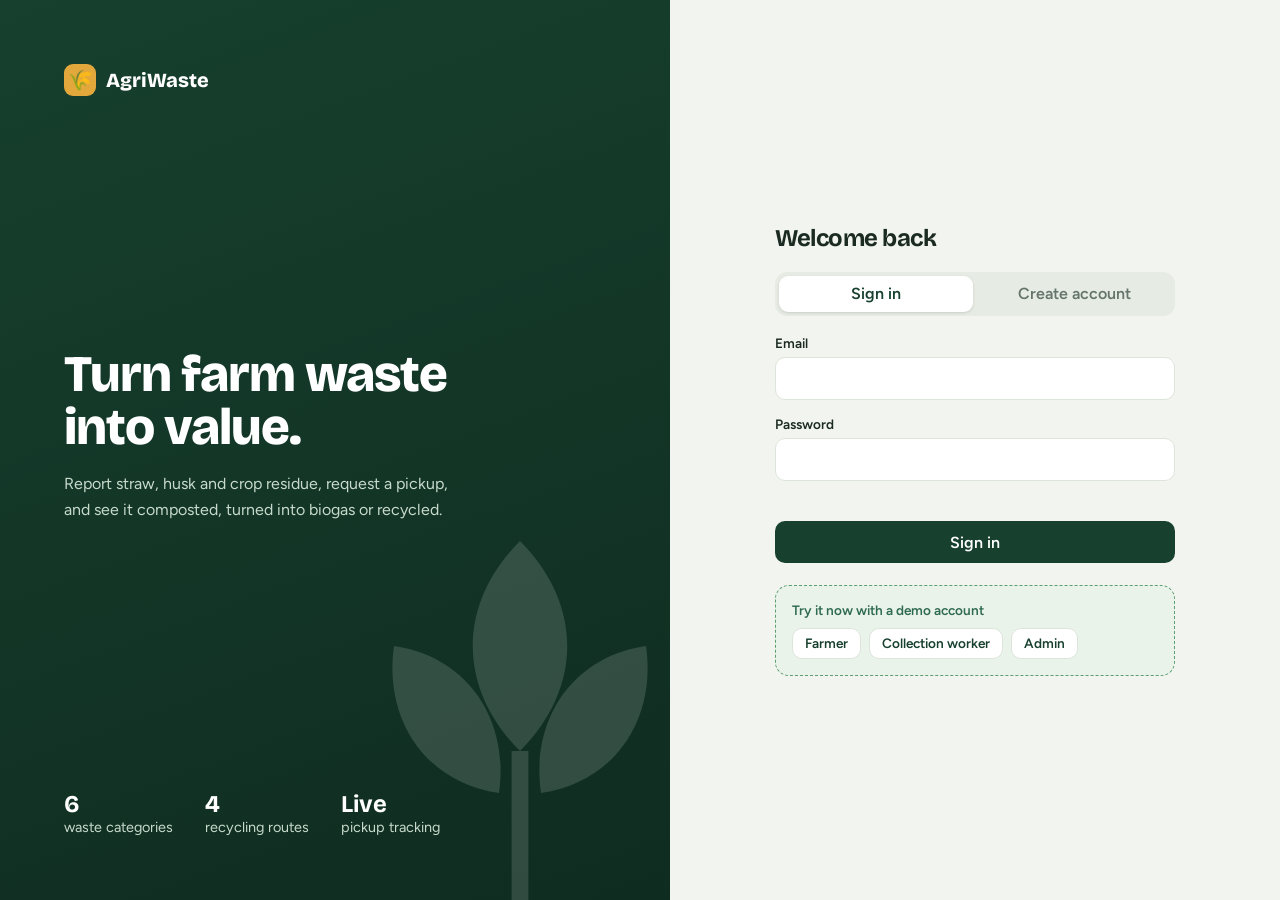
==== commit d0578ec4: "Add top actions section with logout button" ====
--- a/public/index.html
+++ b/public/index.html
@@ -4,7 +4,7 @@
 <title>AgriWaste · Smart Agriculture Waste Management</title>
 <link rel="preconnect" href="https://fonts.googleapis.com">
 <link href="https://fonts.googleapis.com/css2?family=Bricolage+Grotesque:opsz,wght@12..96,600;12..96,800&family=Figtree:wght@400;500;600&display=swap" rel="stylesheet">
-<link rel="stylesheet" href="css/style.css"></head><body>
+<link rel="stylesheet" href="style.css"></head><body>
 
 <section id="auth">
   <div class="hero">
@@ -31,10 +31,10 @@
 <div id="app" class="hide">
   <aside><div class="logo"><i>🌾</i>AgriWaste</div><nav id="nav" style="display:contents"></nav>
     <div class="me"><b id="meName"></b><small id="meRole"></small><button class="btn alt sm" id="logout" style="margin-top:.6rem">Sign out</button></div></aside>
-  <main><div class="top"><div><h2 id="title"></h2><p id="sub"></p></div><button class="btn alt bell" id="bell">🔔 Notifications<b id="badge" class="hide"></b></button></div>
+  <main><div class="top"><div><h2 id="title"></h2><p id="sub"></p></div><div class="top-actions"><button class="btn alt bell" id="bell">🔔 Notifications<b id="badge" class="hide"></b></button><button class="btn alt top-logout" id="logoutTop">Sign out</button></div></div>
     <div id="notes" class="card hide"></div><div id="view"></div></main>
 </div>
 <dialog id="dlg"></dialog>
 <div id="toast" role="status"></div>
 
-<script src="js/app.js"></script></body></html>
+<script src="app.js"></script></body></html>
--- a/public/style.css
+++ b/public/style.css
@@ -0,0 +1,59 @@
+:root{--forest:#17402E;--moss:#2F6B4F;--leaf:#5E9E6E;--wheat:#E3A83B;--paper:#F2F5EF;--card:#fff;--ink:#1B2A22;--mute:#66756C;--line:#DDE5DB;--bad:#B3402F;
+--r:14px;font-family:Figtree,system-ui,sans-serif;color:var(--ink)}
+*{box-sizing:border-box}body{margin:0;background:var(--paper);min-height:100vh}
+h1,h2,h3{font-family:'Bricolage Grotesque',sans-serif;margin:0;letter-spacing:-.02em}
+button,input,select,textarea{font:inherit}
+:focus-visible{outline:3px solid var(--wheat);outline-offset:2px}
+.btn{border:0;border-radius:10px;padding:.7rem 1.1rem;font-weight:600;cursor:pointer;background:var(--forest);color:#fff;transition:background .15s}
+.btn:hover{background:var(--moss)}.btn.alt{background:#fff;color:var(--forest);border:1px solid var(--line)}.btn.alt:hover{background:var(--paper)}
+.btn.sm{padding:.4rem .75rem;font-size:.85rem}.btn.wheat{background:var(--wheat);color:#2a1d00}
+label{display:block;font-size:.85rem;font-weight:600;margin:0 0 .35rem}
+input,select,textarea{width:100%;padding:.7rem .85rem;border:1px solid var(--line);border-radius:10px;background:#fff}
+.field{margin-bottom:1rem}.row{display:grid;grid-template-columns:1fr 1fr;gap:1rem}
+.hide{display:none!important}
+/* auth */
+#auth{display:grid;grid-template-columns:1.1fr 1fr;min-height:100vh}
+.hero{background:linear-gradient(160deg,var(--forest),#0F2C20);color:#fff;padding:4rem;display:flex;flex-direction:column;justify-content:space-between;position:relative;overflow:hidden}
+.hero svg{position:absolute;right:-60px;bottom:-40px;width:420px;opacity:.14}
+.hero h1{font-size:clamp(2.2rem,4vw,3.4rem);line-height:1.05;max-width:12ch;font-weight:800}
+.hero p{max-width:40ch;color:#C7DACB;line-height:1.6}
+.logo{display:flex;gap:.6rem;align-items:center;font-family:'Bricolage Grotesque';font-weight:800;font-size:1.25rem}
+.logo i{width:32px;height:32px;border-radius:9px;background:var(--wheat);display:grid;place-items:center;font-style:normal}
+.stats-strip{display:flex;gap:2rem;font-size:.9rem;color:#C7DACB}.stats-strip b{display:block;color:#fff;font-size:1.5rem;font-family:'Bricolage Grotesque'}
+.formwrap{display:grid;place-items:center;padding:2rem}.formbox{width:100%;max-width:400px}
+.tabs{display:flex;gap:.25rem;background:#E6ECE3;padding:.25rem;border-radius:12px;margin:1.2rem 0}
+.tabs button{flex:1;border:0;background:none;padding:.55rem;border-radius:9px;font-weight:600;cursor:pointer;color:var(--mute)}.tabs .on{background:#fff;color:var(--forest);box-shadow:0 1px 3px #0002}
+.demo{margin-top:1.4rem;padding:1rem;border:1px dashed var(--leaf);border-radius:var(--r);background:#EAF3EA}
+.demo p{margin:0 0 .6rem;font-size:.85rem;color:var(--moss);font-weight:600}.demo div{display:flex;gap:.5rem;flex-wrap:wrap}
+.err{color:var(--bad);font-size:.88rem;min-height:1.2rem;margin:.3rem 0}
+/* app */
+#app{display:grid;grid-template-columns:250px 1fr;min-height:100vh}
+aside{background:var(--forest);color:#fff;padding:1.4rem 1rem;display:flex;flex-direction:column;gap:.25rem;position:sticky;top:0;height:100vh}
+aside .logo{padding:0 .5rem 1.5rem}
+.nav{display:flex;gap:.7rem;align-items:center;padding:.7rem .8rem;border-radius:10px;color:#C7DACB;background:none;border:0;text-align:left;cursor:pointer;font-weight:500}
+.nav:hover{background:#ffffff14}.nav.on{background:#fff;color:var(--forest);font-weight:600}
+.me{margin-top:auto;padding:.8rem;border-top:1px solid #ffffff22;font-size:.85rem}.me small{color:#9DB8A5;display:block}
+main{padding:2rem 2.4rem;max-width:1200px;width:100%}
+.top{display:flex;justify-content:space-between;align-items:center;margin-bottom:1.6rem;gap:1rem}
+.top h2{font-size:1.8rem}.top p{margin:.2rem 0 0;color:var(--mute)}
+.bell{position:relative}.bell b{position:absolute;top:-6px;right:-6px;background:var(--bad);color:#fff;font-size:.7rem;border-radius:99px;padding:1px 6px}
+.card{background:var(--card);border:1px solid var(--line);border-radius:var(--r);padding:1.4rem}
+.grid4{display:grid;grid-template-columns:repeat(4,1fr);gap:1rem;margin-bottom:1.2rem}
+.stat span{color:var(--mute);font-size:.85rem}.stat strong{display:block;font-family:'Bricolage Grotesque';font-size:2rem;margin:.3rem 0 0}
+.stat.lead{background:var(--forest);color:#fff;border:0}.stat.lead span{color:#B6D0BC}
+.two{display:grid;grid-template-columns:1.2fr 1fr;gap:1.2rem}
+.bar{display:grid;grid-template-columns:130px 1fr 70px;gap:.7rem;align-items:center;margin:.7rem 0;font-size:.9rem}
+.bar i{display:block;height:12px;border-radius:99px;background:linear-gradient(90deg,var(--moss),var(--leaf))}.bar div{background:#EEF2EC;border-radius:99px}
+table{width:100%;border-collapse:collapse;font-size:.92rem}th{text-align:left;color:var(--mute);font-weight:500;padding:.6rem;border-bottom:1px solid var(--line)}td{padding:.8rem .6rem;border-bottom:1px solid var(--line);vertical-align:middle}
+.pill{padding:.2rem .65rem;border-radius:99px;font-size:.78rem;font-weight:600;white-space:nowrap}
+.pending{background:#FCEFD2;color:#8A5E00}.accepted{background:#DDEBF7;color:#1F5C8F}.scheduled{background:#E7E0F6;color:#5B3FA0}.collected{background:#D9F0DF;color:#1F6B3A}.recycled{background:var(--forest);color:#fff}
+.tip{background:#FFF6E0;border-left:4px solid var(--wheat);padding:.9rem 1rem;border-radius:8px;margin:.5rem 0 1rem;font-size:.92rem}
+.guide{display:grid;grid-template-columns:repeat(auto-fill,minmax(250px,1fr));gap:1rem}.guide h3{font-size:1.1rem}.guide em{color:var(--moss);font-style:normal;font-weight:600;font-size:.85rem}
+.empty{text-align:center;color:var(--mute);padding:2.5rem 1rem}
+#notes{position:absolute;right:2.4rem;top:5rem;width:330px;z-index:5;box-shadow:0 12px 40px #0002}
+#notes p{margin:0;padding:.65rem 0;border-bottom:1px solid var(--line);font-size:.9rem}
+dialog{border:0;border-radius:var(--r);padding:1.6rem;width:min(440px,92vw);box-shadow:0 20px 60px #0004}dialog::backdrop{background:#0006}dialog dl{display:grid;grid-template-columns:110px 1fr;gap:.6rem 1rem;margin:1rem 0}dialog dt{color:var(--mute);font-size:.85rem}dialog dd{margin:0;font-weight:500;word-break:break-word}
+#toast{position:fixed;bottom:1.5rem;left:50%;transform:translateX(-50%);background:var(--ink);color:#fff;padding:.8rem 1.3rem;border-radius:10px;opacity:0;pointer-events:none;transition:.25s}#toast.show{opacity:1}
+.top-actions{display:flex;gap:.5rem;align-items:center}.top-logout{display:none}
+@media(max-width:900px){#auth{grid-template-columns:1fr}.hero{display:none}#app{grid-template-columns:1fr}aside{position:static;height:auto;flex-direction:row;overflow-x:auto;padding:.6rem}aside .logo,.me{display:none}.nav{white-space:nowrap}.top{flex-wrap:wrap}.top-logout{display:inline-block}main{padding:1.2rem}.grid4{grid-template-columns:1fr 1fr}.two,.row{grid-template-columns:1fr}.bar{grid-template-columns:90px 1fr 60px}.table{overflow-x:auto}#notes{right:1rem;left:1rem;width:auto}}
+@media(prefers-reduced-motion:reduce){*{transition:none!important}}
